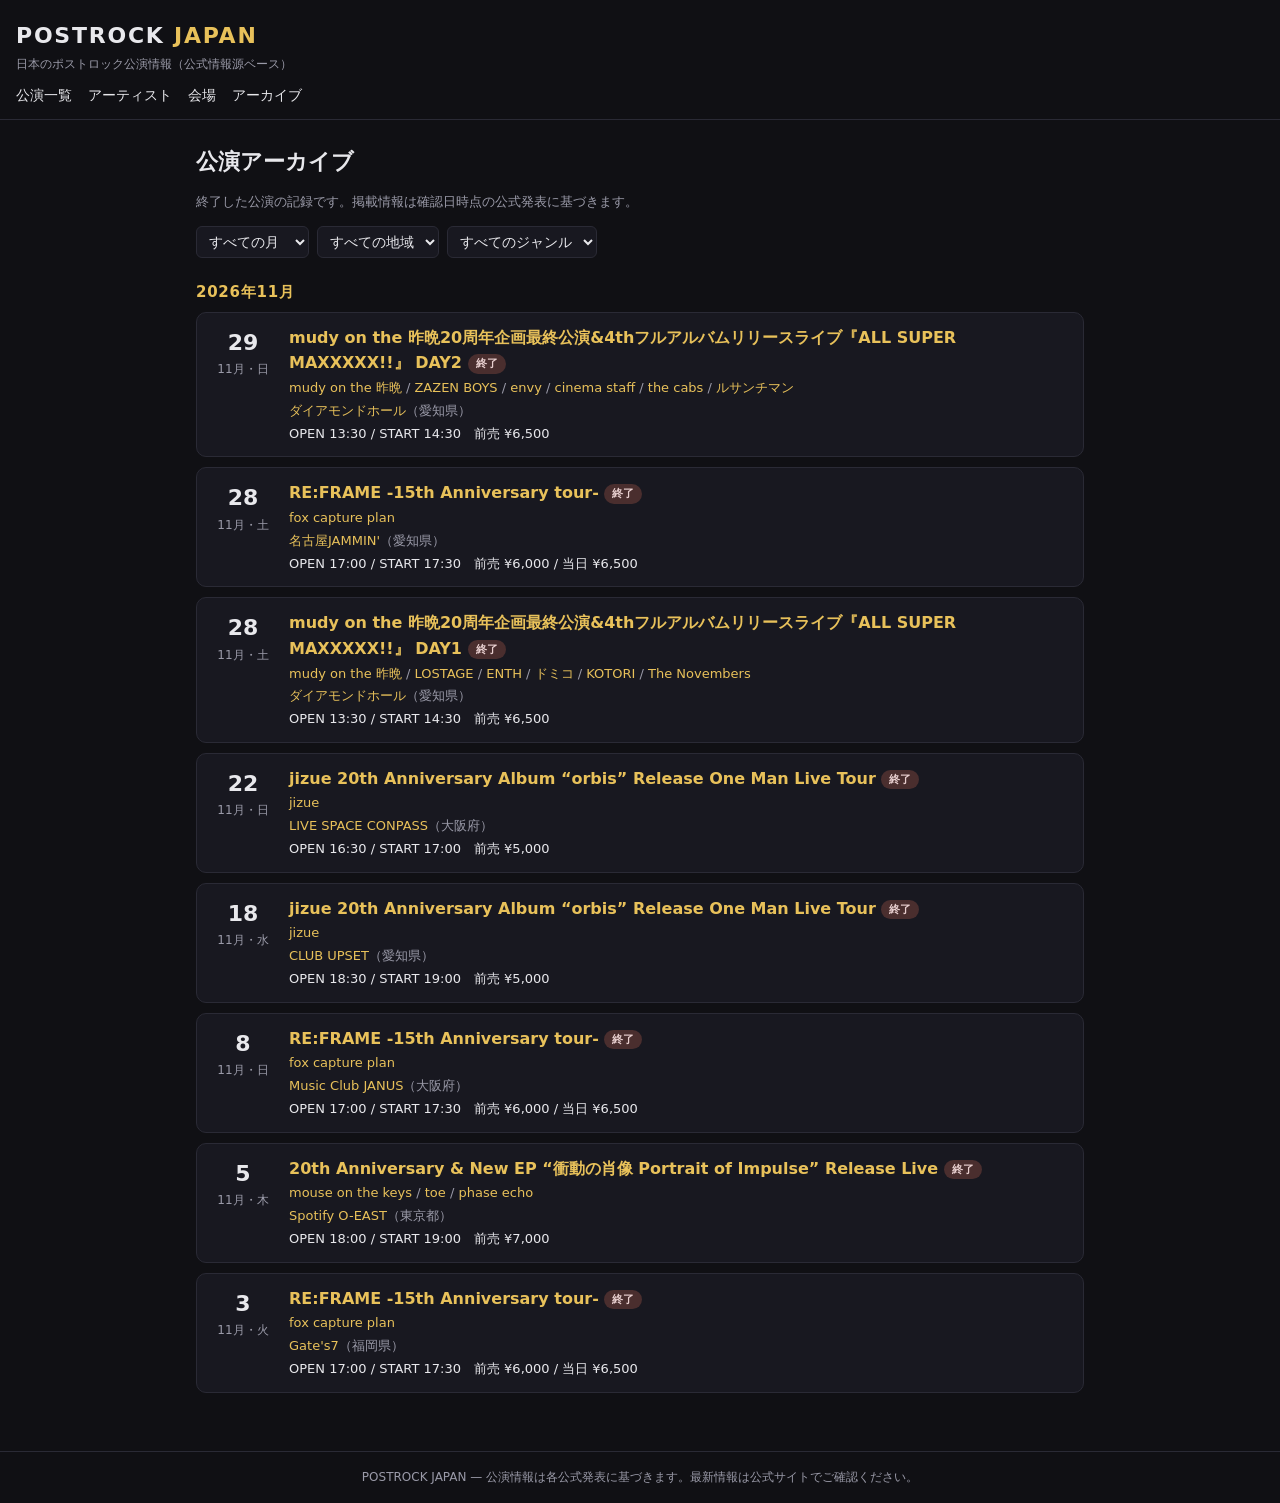
==== archive.html @ 83e03d37 "v1.2: 公演アーカイブを追加（終了公演はアーカイブ／アーティスト・会場ページの過去の公演に自動で残る）" ====
<!DOCTYPE html>
<html lang="ja">
<head>
<meta charset="utf-8">
<meta name="viewport" content="width=device-width, initial-scale=1">
<title>公演アーカイブ｜POSTROCK JAPAN</title>
<meta name="description" content="POSTROCK JAPANに掲載した終了済み公演のアーカイブ。">
<link rel="stylesheet" href="assets/style.css">
</head>
<body>
<header class="site">
  <a class="logo" href="index.html">POSTROCK <span>JAPAN</span></a>
  <div class="tag">日本のポストロック公演情報（公式情報源ベース）</div>
  <nav class="main">
    <a href="index.html">公演一覧</a>
    <a href="artists.html">アーティスト</a>
    <a href="venues.html">会場</a>
    <a href="archive.html">アーカイブ</a>
  </nav>
</header>
<main>
  <h1>公演アーカイブ</h1>
  <p class="sub">終了した公演の記録です。掲載情報は確認日時点の公式発表に基づきます。</p>
  <div class="filters">
    <select id="f-month"><option value="">すべての月</option></select>
    <select id="f-area"><option value="">すべての地域</option></select>
    <select id="f-genre"><option value="">すべてのジャンル</option></select>
  </div>
  <div id="list"></div>
</main>
<footer class="site">POSTROCK JAPAN — 公演情報は各公式発表に基づきます。最新情報は公式サイトでご確認ください。</footer>
<script src="assets/app.js"></script>
<script>
loadDB().then(() => {
  const past = pastEvents();
  const months = [...new Set(past.map(e => e.date.slice(0, 7)))].sort().reverse();
  const areas = [...new Set(DB.venues.map(v => v.area))].sort();
  const genres = [...new Set(DB.events.flatMap(e => e.genre_tags || []))].sort();
  const fm = document.getElementById('f-month'), fa = document.getElementById('f-area'), fg = document.getElementById('f-genre');
  months.forEach(m => fm.insertAdjacentHTML('beforeend', `<option value="${m}">${m.replace('-', '年')}月</option>`));
  areas.forEach(a => fa.insertAdjacentHTML('beforeend', `<option>${a}</option>`));
  genres.forEach(g => fg.insertAdjacentHTML('beforeend', `<option>${g}</option>`));
  const draw = () => renderEventList(document.getElementById('list'), pastEvents(ev => {
    const v = venueById(ev.venue_id);
    return (!fm.value || ev.date.startsWith(fm.value))
      && (!fa.value || (v && v.area === fa.value))
      && (!fg.value || (ev.genre_tags || []).includes(fg.value));
  }));
  [fm, fa, fg].forEach(s => s.addEventListener('change', draw));
  draw();
});
</script>
</body>
</html>
---- assets/style.css ----
:root{
  --bg:#101014; --panel:#181820; --line:#2a2a35; --text:#e8e8ec; --sub:#9a9aa8;
  --accent:#e8c15a; --badge:#2e4a3a; --badge-end:#4a2e2e;
}
*{box-sizing:border-box}
body{margin:0;background:var(--bg);color:var(--text);font-family:"Hiragino Kaku Gothic ProN","Hiragino Sans","Noto Sans JP",system-ui,sans-serif;line-height:1.6}
a{color:var(--accent);text-decoration:none}
a:hover{text-decoration:underline}
header.site{border-bottom:1px solid var(--line);padding:18px 16px 12px}
header.site .logo{font-size:22px;font-weight:800;letter-spacing:.08em;color:var(--text)}
header.site .logo span{color:var(--accent)}
header.site .tag{color:var(--sub);font-size:12px;margin-top:2px}
nav.main{display:flex;gap:16px;margin-top:10px;font-size:14px}
nav.main a{color:var(--text)}
main{max-width:920px;margin:0 auto;padding:16px}
.filters{display:flex;flex-wrap:wrap;gap:8px;margin:8px 0 16px}
.filters select{background:var(--panel);color:var(--text);border:1px solid var(--line);border-radius:6px;padding:6px 8px;font-size:14px}
.month-head{font-size:15px;font-weight:700;margin:22px 0 8px;color:var(--accent);letter-spacing:.05em}
.ev{display:flex;gap:14px;background:var(--panel);border:1px solid var(--line);border-radius:10px;padding:12px 14px;margin-bottom:10px}
.ev .date{min-width:64px;text-align:center}
.ev .date .d{font-size:22px;font-weight:800}
.ev .date .w{font-size:12px;color:var(--sub)}
.ev .body{flex:1;min-width:0}
.ev .title{font-weight:700;font-size:16px}
.ev .meta{color:var(--sub);font-size:13px;margin-top:2px}
.ev .price{font-size:13px;margin-top:2px}
.badge{display:inline-block;font-size:11px;padding:1px 8px;border-radius:99px;background:var(--badge);color:#cfe8d8;vertical-align:middle}
.badge.end{background:var(--badge-end);color:#e8cfcf}
.badge.pre{background:#4a4230;color:#e8dcbb}
table.info{border-collapse:collapse;width:100%;margin:12px 0}
table.info th,table.info td{border:1px solid var(--line);padding:8px 10px;font-size:14px;text-align:left;vertical-align:top}
table.info th{background:var(--panel);width:110px;color:var(--sub);font-weight:600}
.card{background:var(--panel);border:1px solid var(--line);border-radius:10px;padding:14px;margin:14px 0}
.btn{display:inline-block;background:var(--accent);color:#141414;font-weight:700;border-radius:8px;padding:10px 18px}
.btn:hover{text-decoration:none;opacity:.9}
h1{font-size:22px;margin:8px 0 4px}
.sub{color:var(--sub);font-size:13px}
.list-simple{list-style:none;padding:0}
.list-simple li{padding:10px 0;border-bottom:1px solid var(--line)}
footer.site{border-top:1px solid var(--line);color:var(--sub);font-size:12px;padding:16px;text-align:center;margin-top:32px}
.empty{color:var(--sub);padding:24px 0}
.src{font-size:12px;color:var(--sub);margin-top:16px;word-break:break-all}
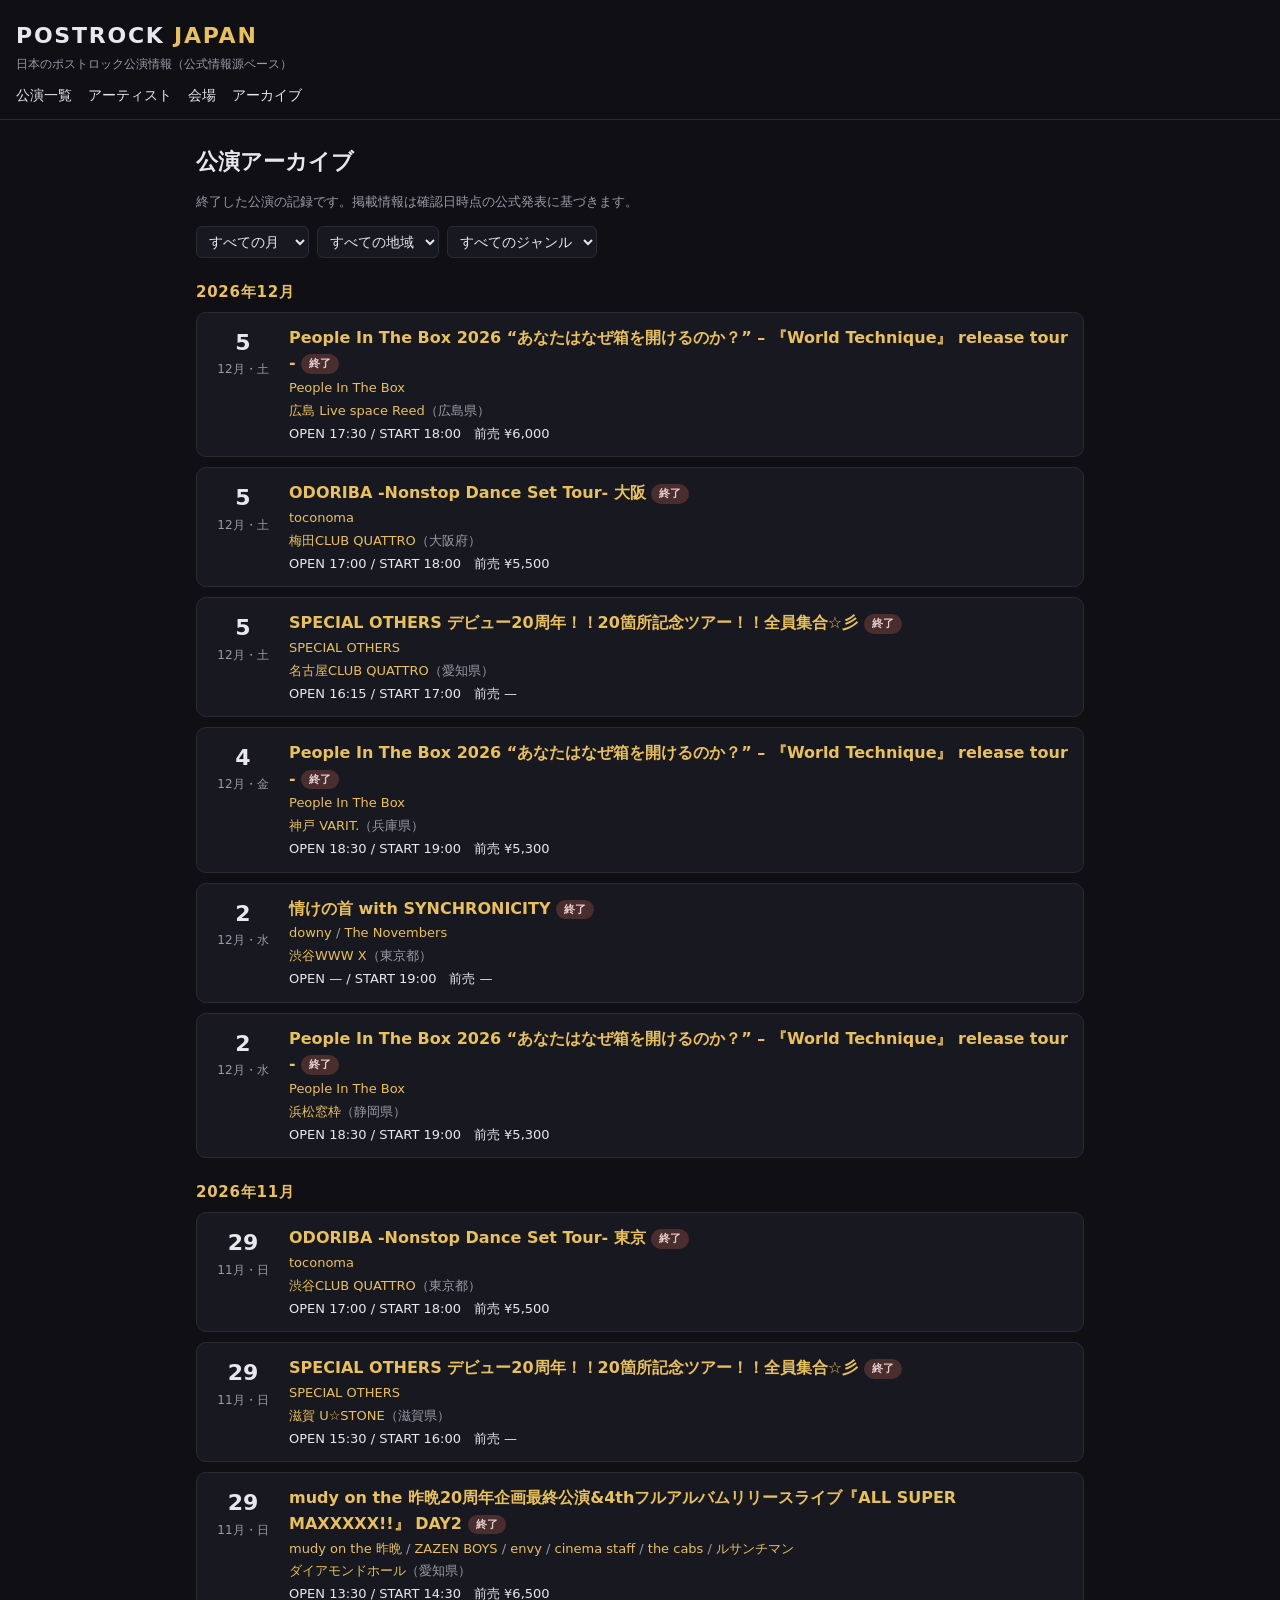
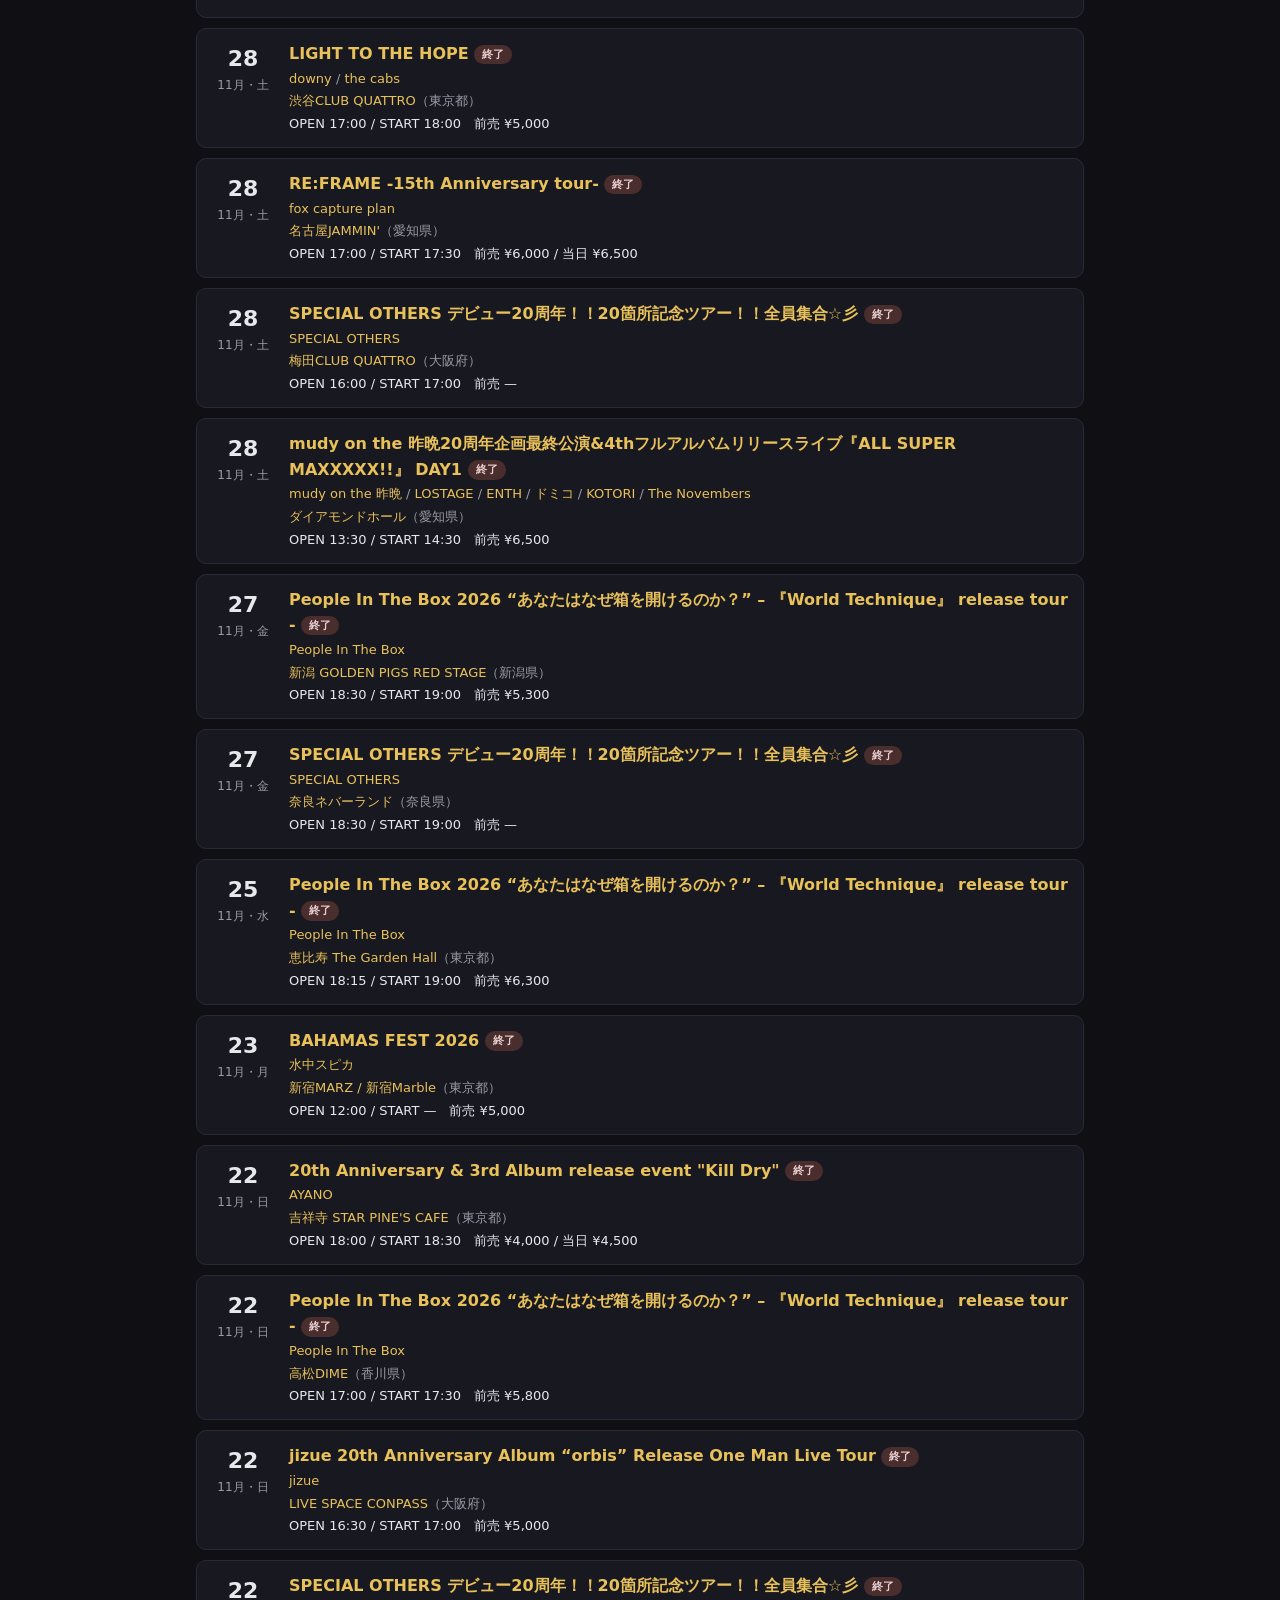
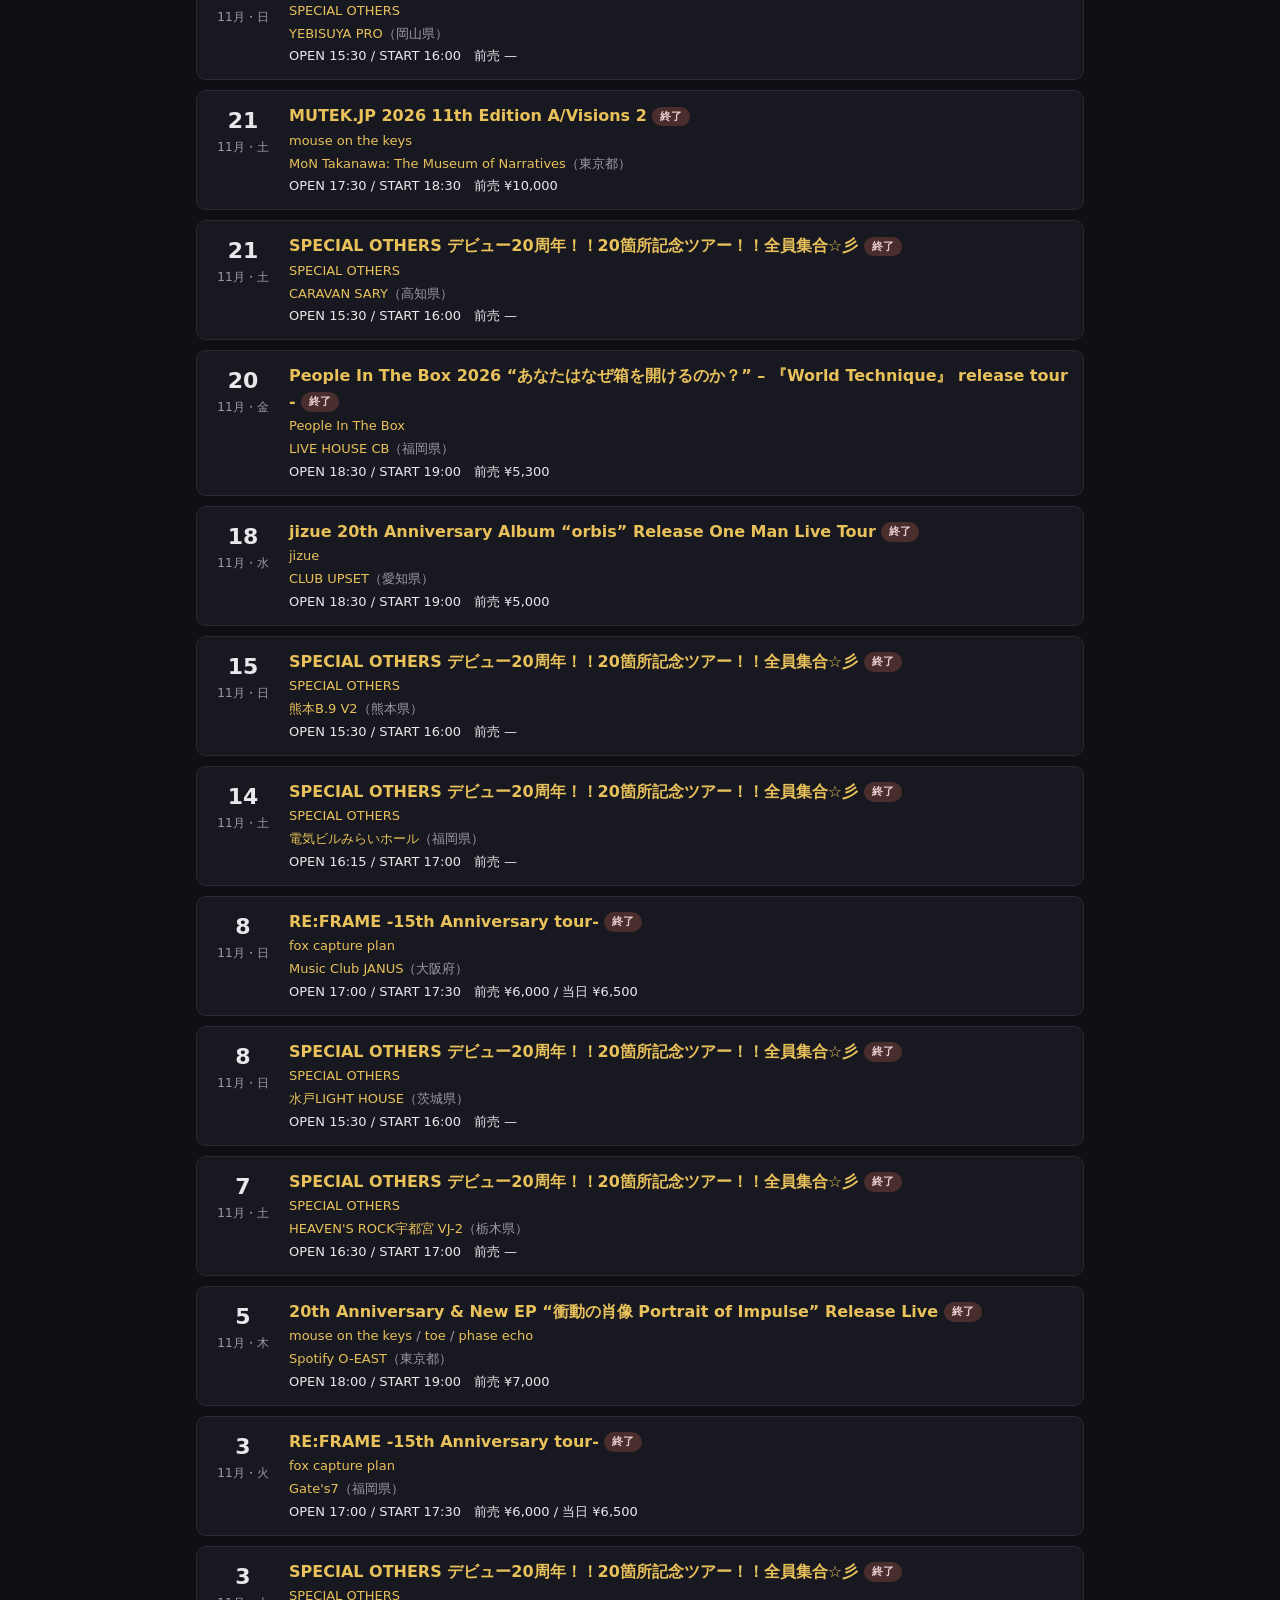
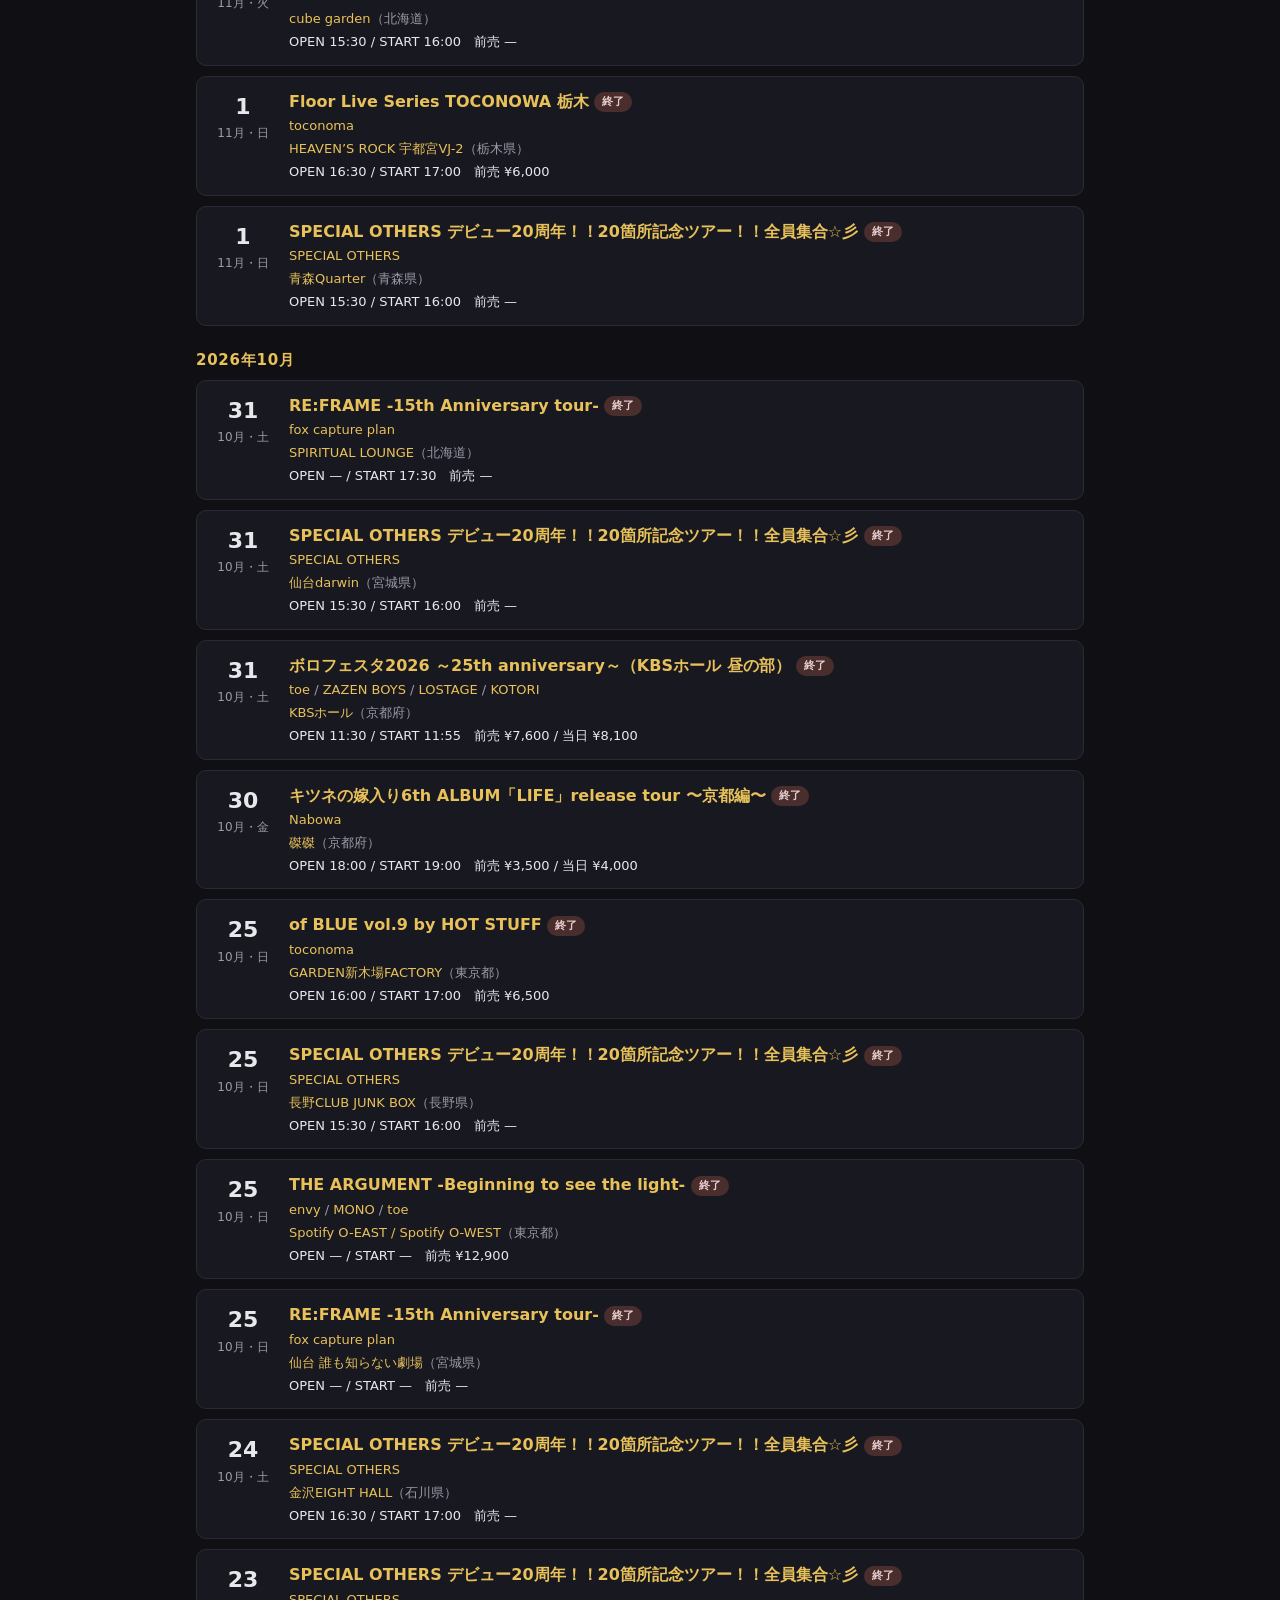
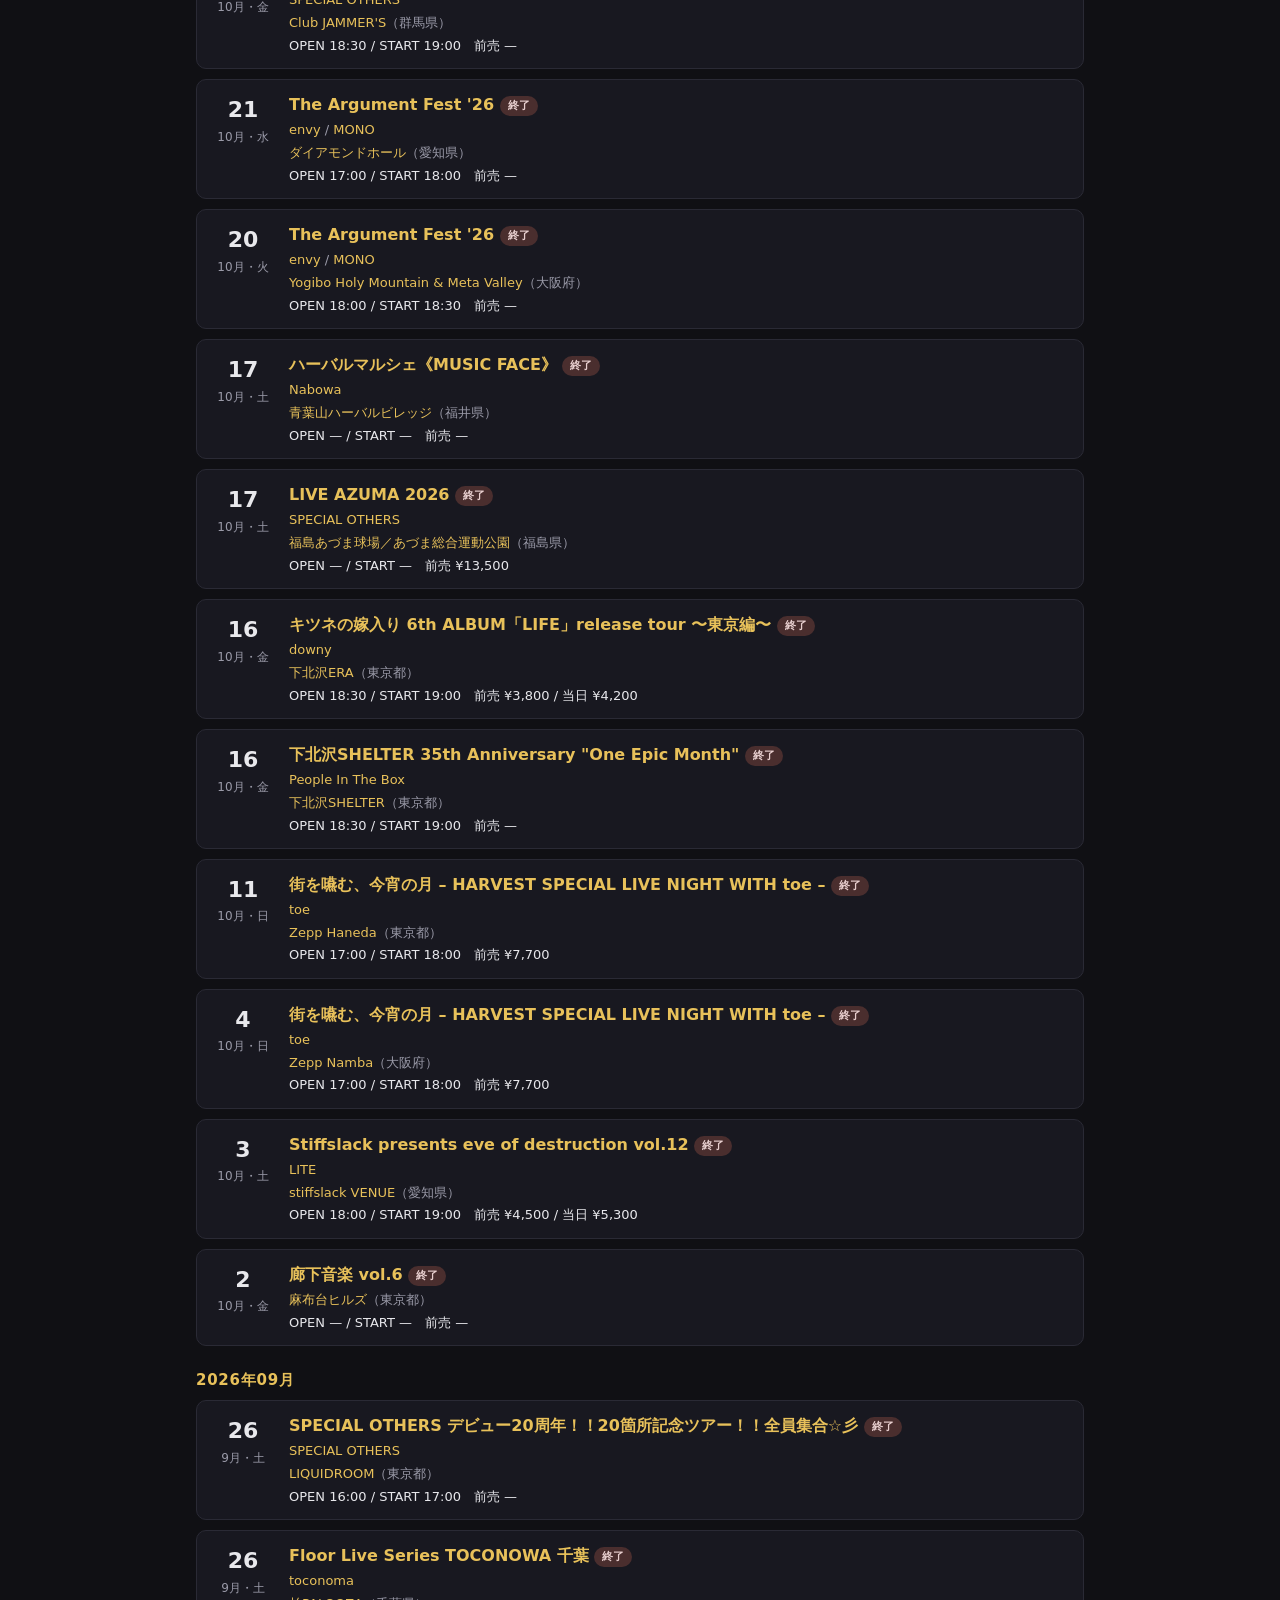
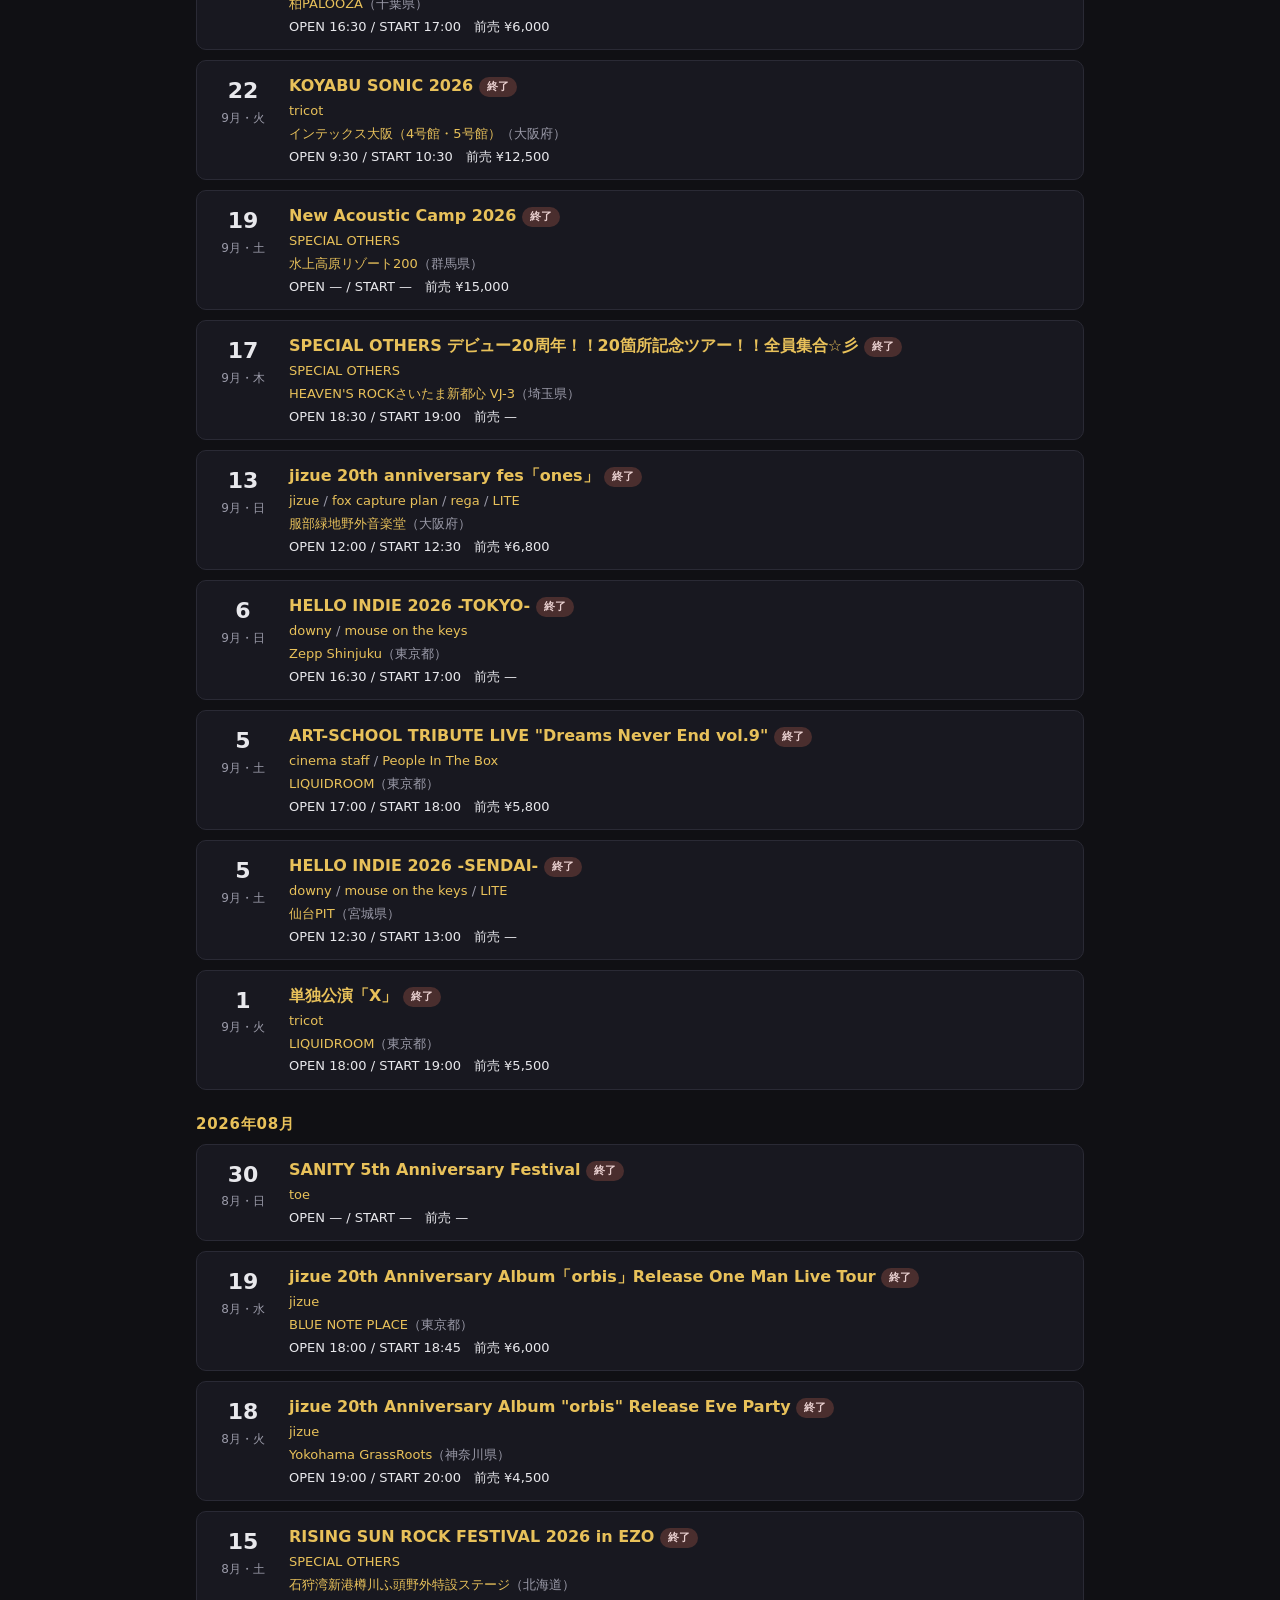
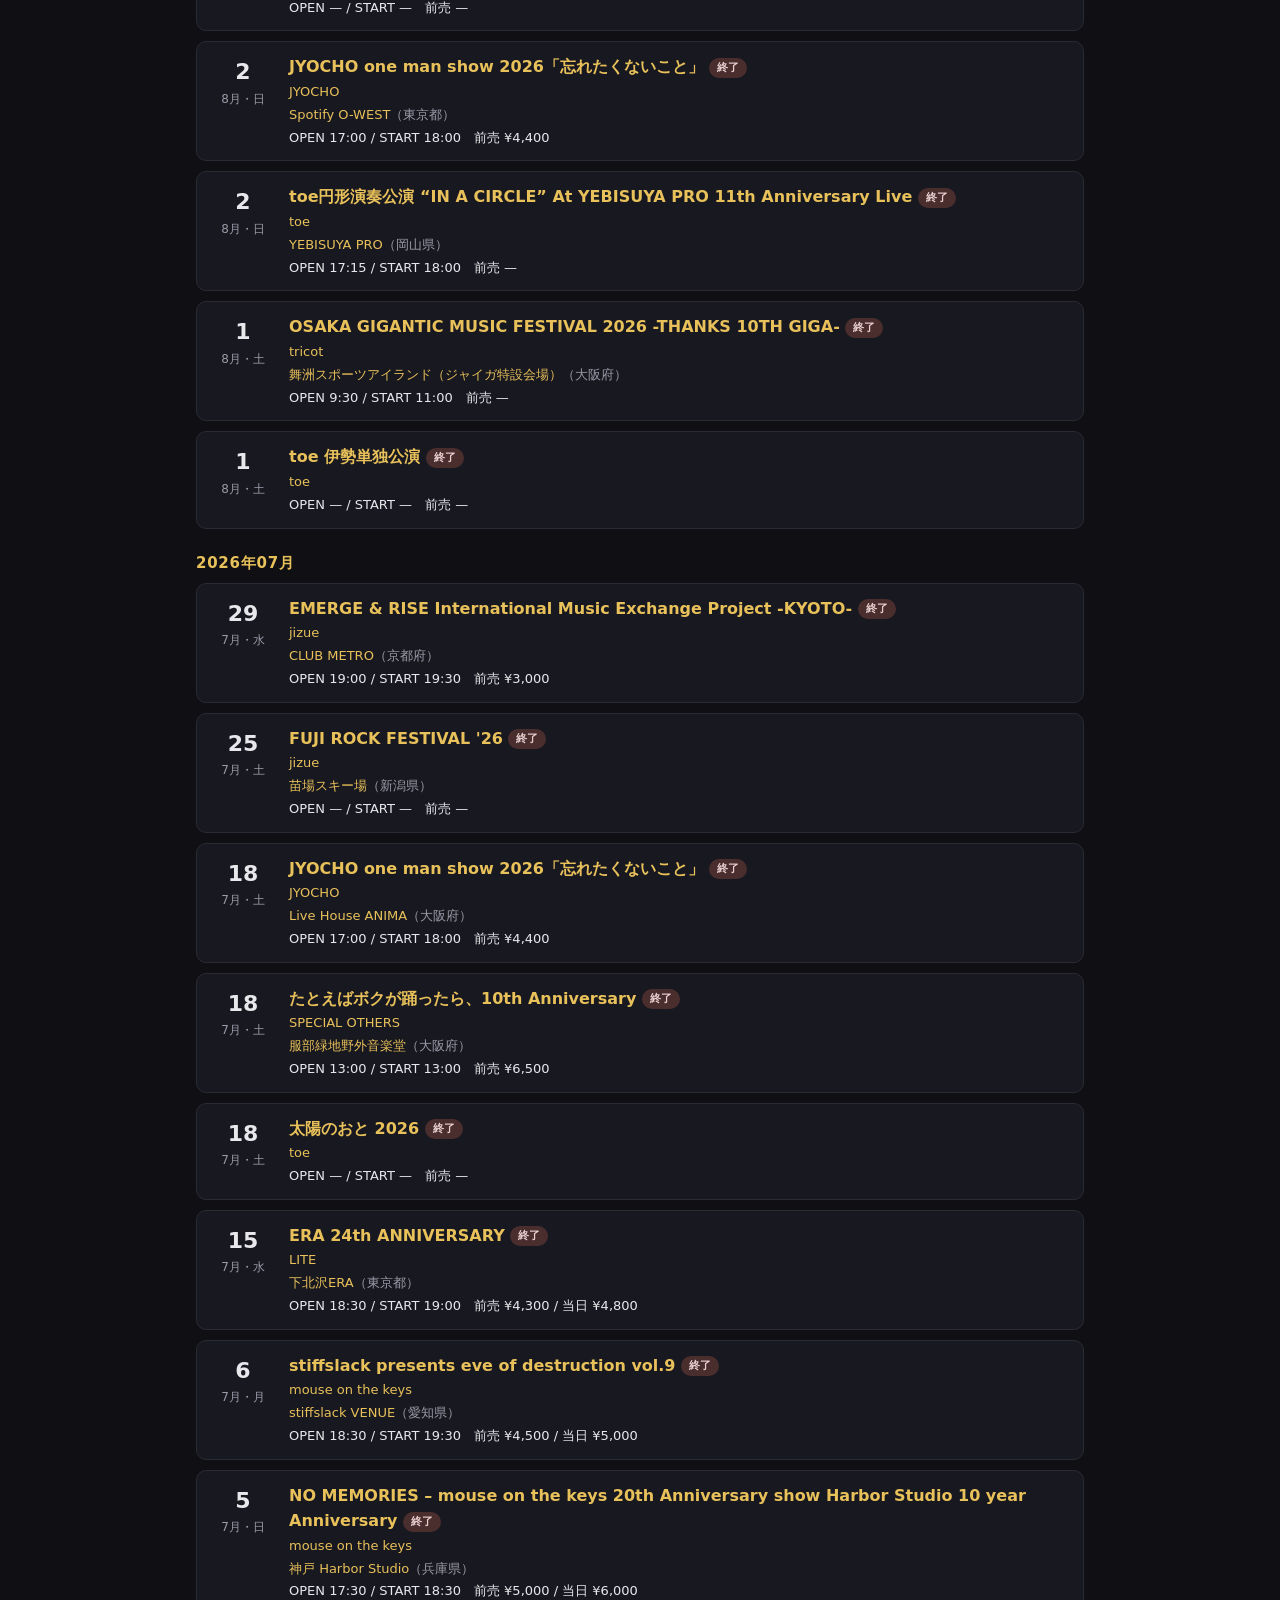
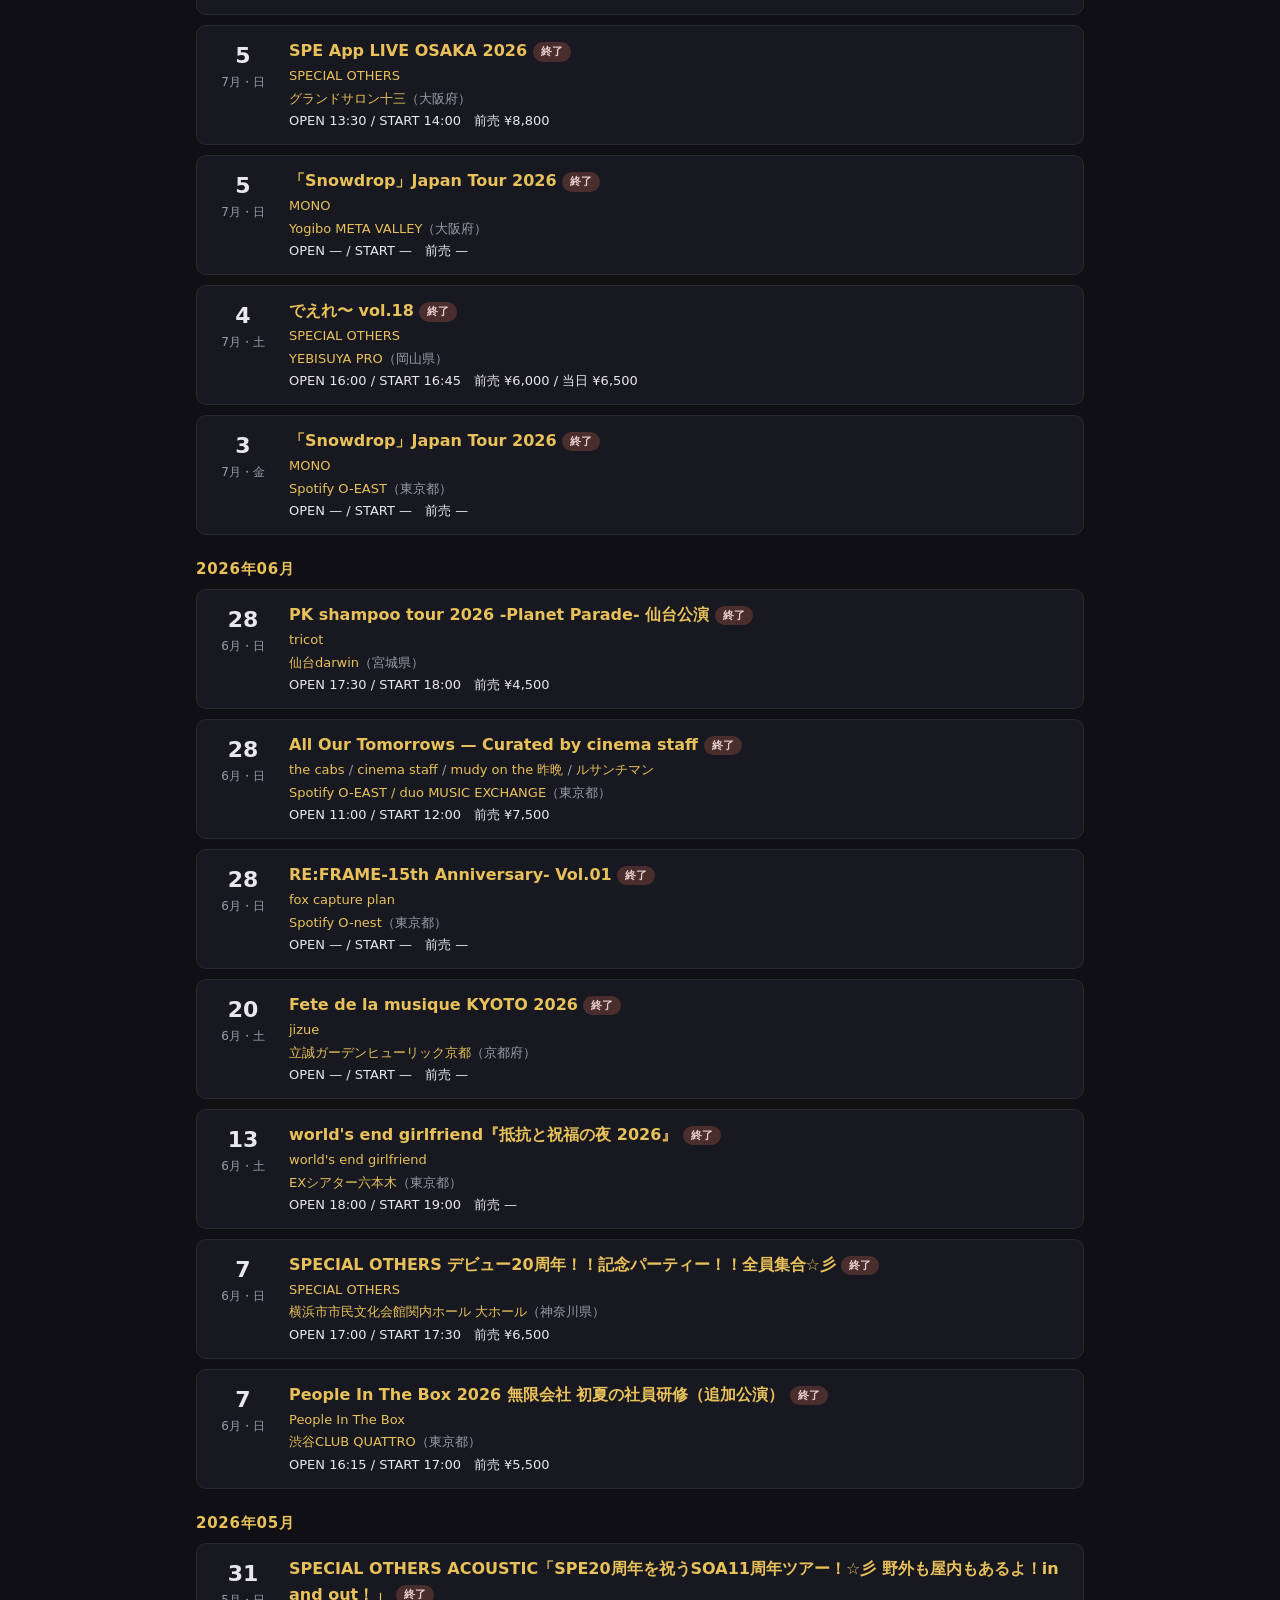
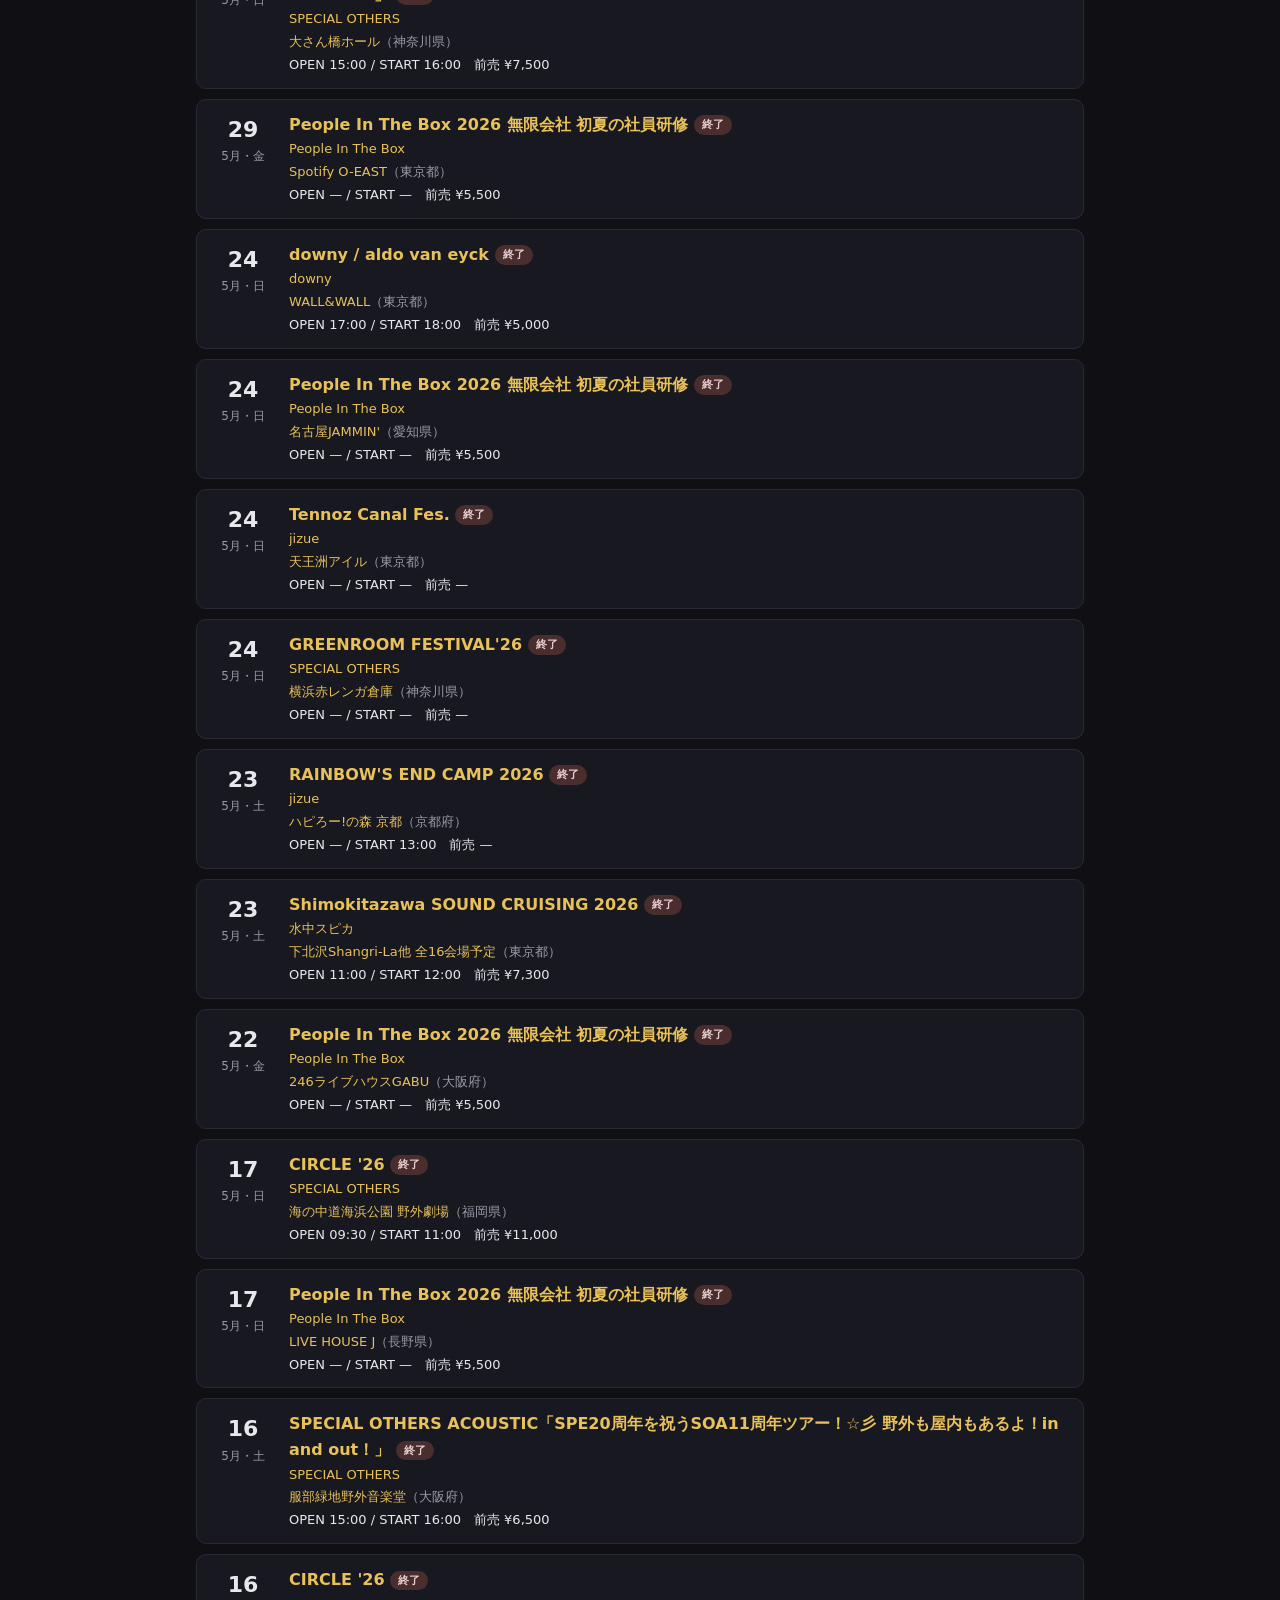
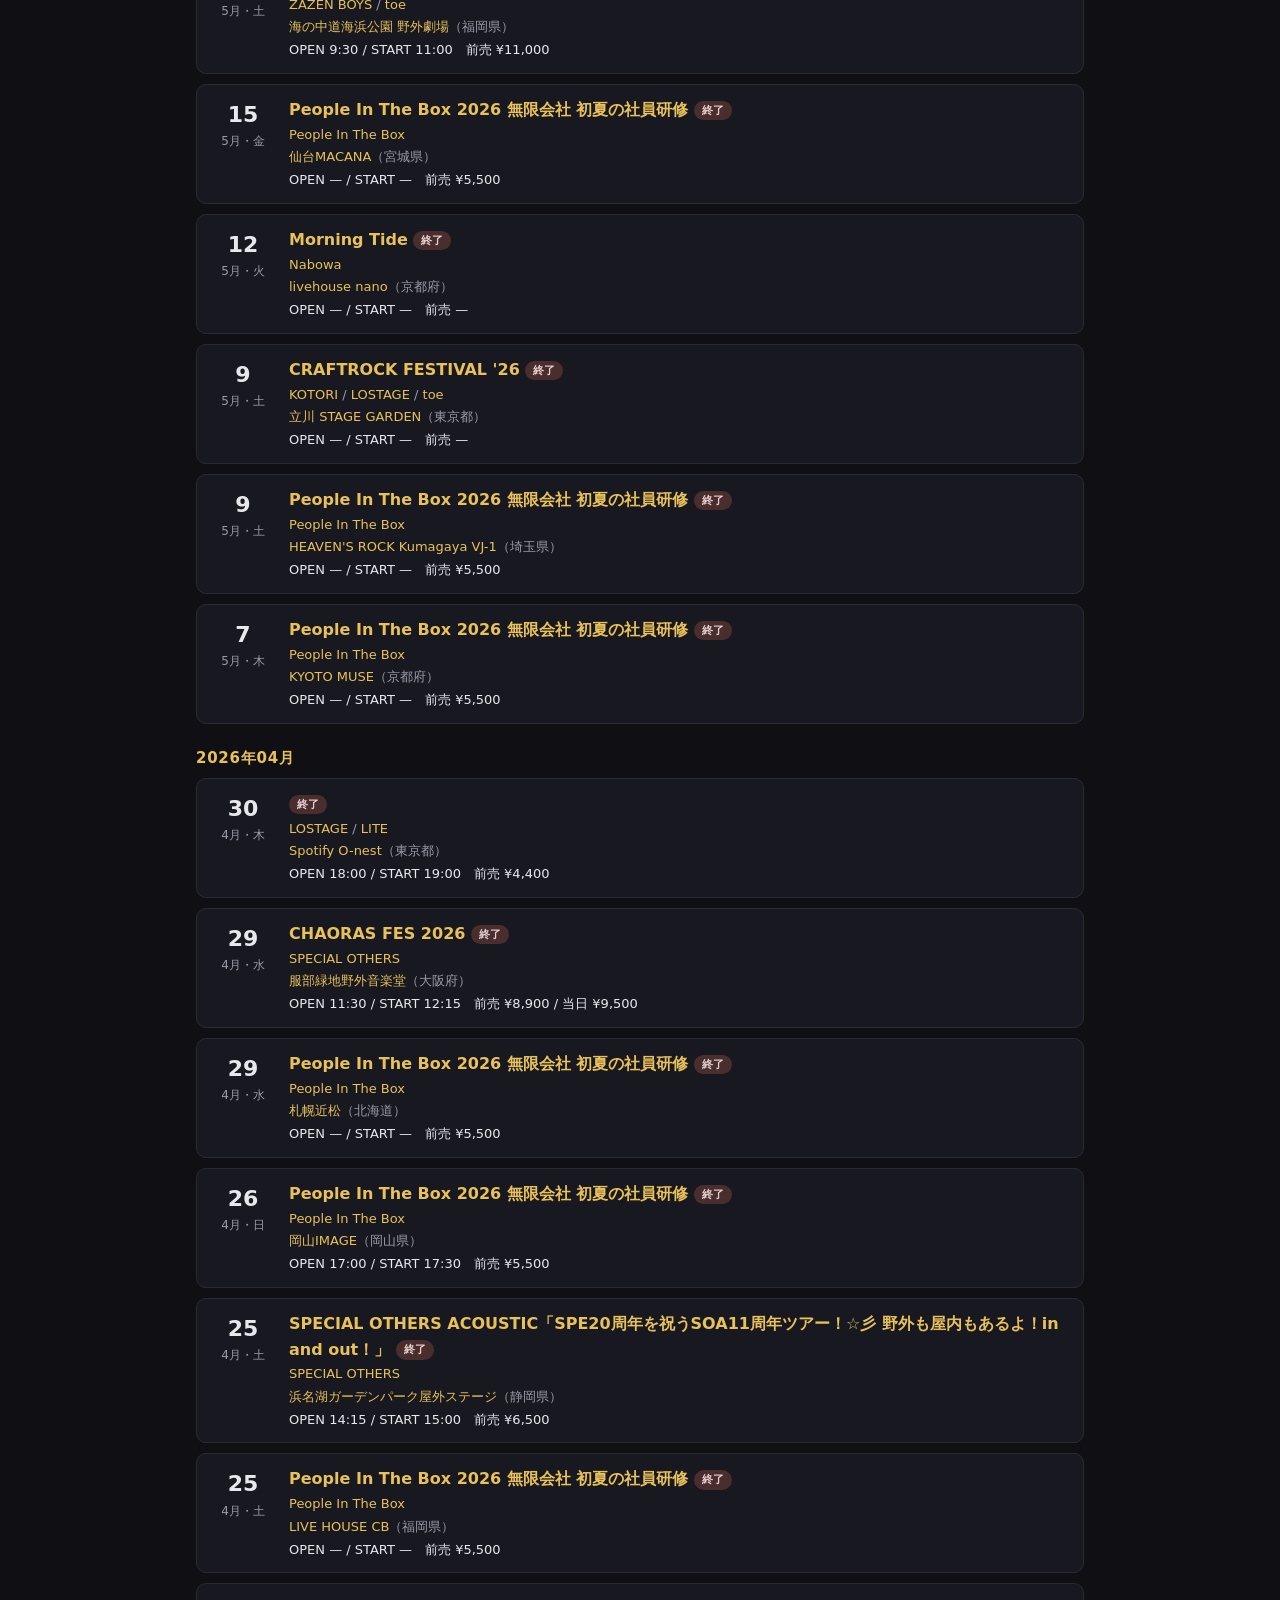
==== commit 4b2a738f: "Fix filter dropdowns: build month/area/genre options from the page’s own event set (upcoming on inde" ====
--- a/archive.html
+++ b/archive.html
@@ -34,8 +34,8 @@
 loadDB().then(() => {
   const past = pastEvents();
   const months = [...new Set(past.map(e => e.date.slice(0, 7)))].sort().reverse();
-  const areas = [...new Set(DB.venues.map(v => v.area))].sort();
-  const genres = [...new Set(DB.events.flatMap(e => e.genre_tags || []))].sort();
+  const areas = [...new Set(past.map(e => { const v = venueById(e.venue_id); return v ? v.area : null; }).filter(Boolean))].sort();
+  const genres = [...new Set(past.flatMap(e => e.genre_tags || []))].sort();
   const fm = document.getElementById('f-month'), fa = document.getElementById('f-area'), fg = document.getElementById('f-genre');
   months.forEach(m => fm.insertAdjacentHTML('beforeend', `<option value="${m}">${m.replace('-', '年')}月</option>`));
   areas.forEach(a => fa.insertAdjacentHTML('beforeend', `<option>${a}</option>`));
